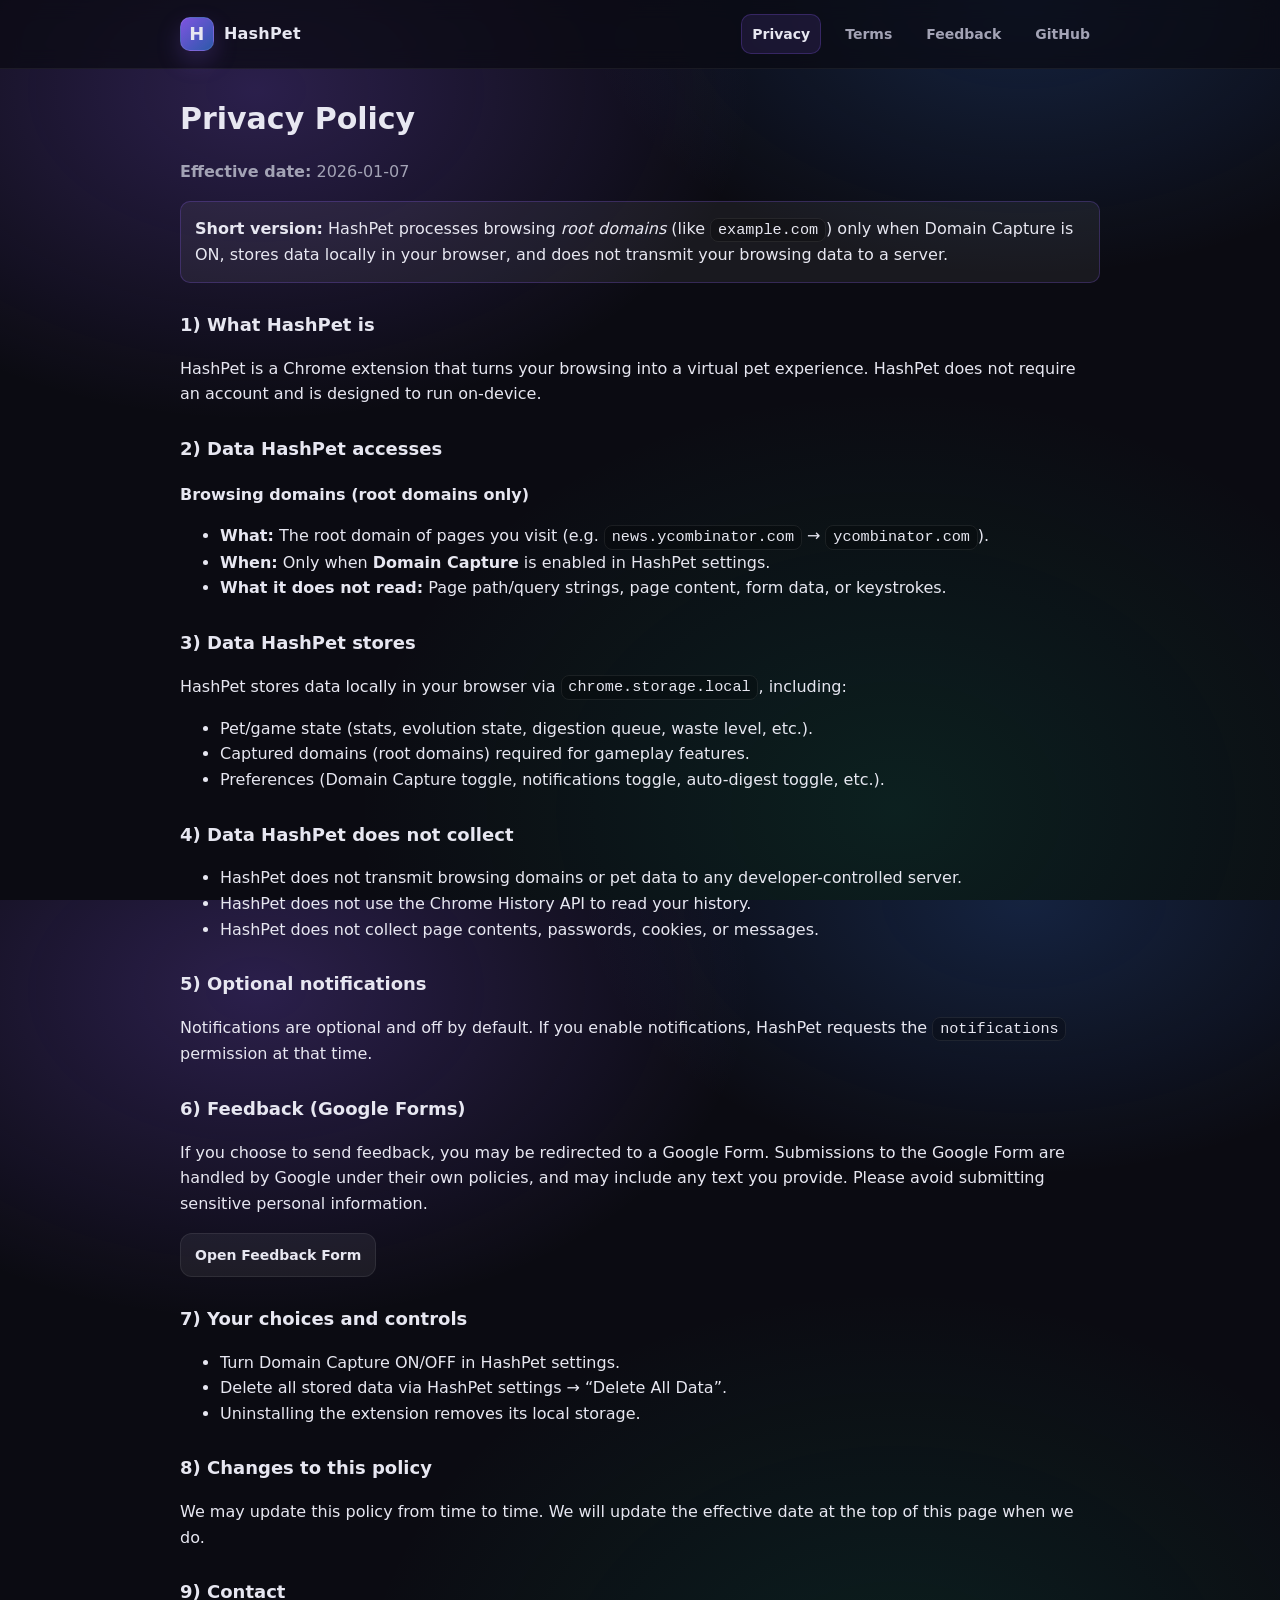
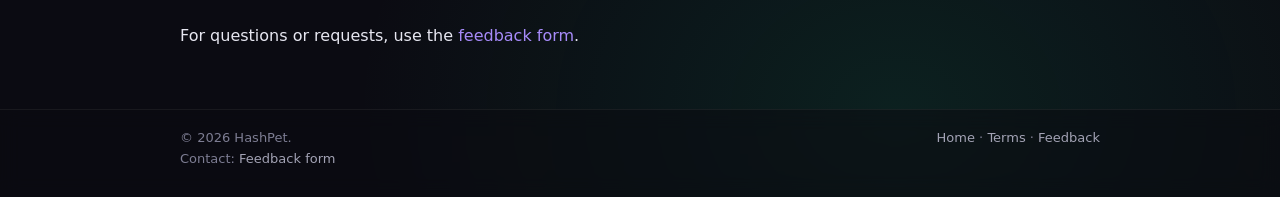
==== privacy/index.html @ 0406e60a "init" ====
<!doctype html>
<html lang="en">
  <head>
    <meta charset="utf-8" />
    <meta name="viewport" content="width=device-width, initial-scale=1" />
    <meta name="color-scheme" content="dark light" />
    <meta name="theme-color" content="#8b5cf6" />
    <meta name="description" content="HashPet Privacy Policy." />
    <title>HashPet — Privacy Policy</title>
    <link rel="stylesheet" href="../assets/styles.css" />
    <script defer src="../assets/config.js"></script>
    <script defer src="../assets/app.js"></script>
  </head>
  <body>
    <a class="skip-link" href="#content">Skip to content</a>

    <header class="site-header">
      <div class="container header-inner">
        <a class="brand" href="../">
          <span class="brand-mark" aria-hidden="true"><span>H</span></span>
          <span>HashPet</span>
        </a>
        <nav class="nav" aria-label="Primary navigation">
          <a href="./" aria-current="page">Privacy</a>
          <a href="../terms/">Terms</a>
          <a href="../feedback/">Feedback</a>
          <a data-repo-link href="#" rel="noopener noreferrer" target="_blank">GitHub</a>
        </nav>
      </div>
    </header>

    <main id="content" class="container legal">
      <h1>Privacy Policy</h1>
      <p class="lede">
        <strong>Effective date:</strong> 2026-01-07
      </p>

      <div class="callout">
        <strong>Short version:</strong> HashPet processes browsing <em>root domains</em> (like <code>example.com</code>)
        only when Domain Capture is ON, stores data locally in your browser, and does not transmit your browsing data to a
        server.
      </div>

      <h2>1) What HashPet is</h2>
      <p>
        HashPet is a Chrome extension that turns your browsing into a virtual pet experience. HashPet does not require an
        account and is designed to run on-device.
      </p>

      <h2>2) Data HashPet accesses</h2>
      <h3>Browsing domains (root domains only)</h3>
      <ul>
        <li>
          <strong>What:</strong> The root domain of pages you visit (e.g. <code>news.ycombinator.com</code> →
          <code>ycombinator.com</code>).
        </li>
        <li><strong>When:</strong> Only when <strong>Domain Capture</strong> is enabled in HashPet settings.</li>
        <li><strong>What it does not read:</strong> Page path/query strings, page content, form data, or keystrokes.</li>
      </ul>

      <h2>3) Data HashPet stores</h2>
      <p>HashPet stores data locally in your browser via <code>chrome.storage.local</code>, including:</p>
      <ul>
        <li>Pet/game state (stats, evolution state, digestion queue, waste level, etc.).</li>
        <li>Captured domains (root domains) required for gameplay features.</li>
        <li>Preferences (Domain Capture toggle, notifications toggle, auto-digest toggle, etc.).</li>
      </ul>

      <h2>4) Data HashPet does not collect</h2>
      <ul>
        <li>HashPet does not transmit browsing domains or pet data to any developer-controlled server.</li>
        <li>HashPet does not use the Chrome History API to read your history.</li>
        <li>HashPet does not collect page contents, passwords, cookies, or messages.</li>
      </ul>

      <h2>5) Optional notifications</h2>
      <p>
        Notifications are optional and off by default. If you enable notifications, HashPet requests the
        <code>notifications</code> permission at that time.
      </p>

      <h2>6) Feedback (Google Forms)</h2>
      <p>
        If you choose to send feedback, you may be redirected to a Google Form. Submissions to the Google Form are
        handled by Google under their own policies, and may include any text you provide. Please avoid submitting
        sensitive personal information.
      </p>
      <div class="buttons">
        <a class="btn" data-feedback-link href="#" rel="noopener noreferrer" target="_blank">Open Feedback Form</a>
      </div>

      <h2>7) Your choices and controls</h2>
      <ul>
        <li>Turn Domain Capture ON/OFF in HashPet settings.</li>
        <li>Delete all stored data via HashPet settings → “Delete All Data”.</li>
        <li>Uninstalling the extension removes its local storage.</li>
      </ul>

      <h2>8) Changes to this policy</h2>
      <p>
        We may update this policy from time to time. We will update the effective date at the top of this page when we do.
      </p>

      <h2>9) Contact</h2>
      <p>
        For questions or requests, use the <a href="../feedback/">feedback form</a>.
      </p>
    </main>

    <footer class="site-footer">
      <div class="container footer-inner">
        <div>
          © <span data-year></span> HashPet.
          <div class="muted">Contact: <a href="../feedback/">Feedback form</a></div>
        </div>
        <div>
          <a href="../">Home</a> · <a href="../terms/">Terms</a> · <a href="../feedback/">Feedback</a>
        </div>
      </div>
    </footer>
  </body>
</html>
---- assets/styles.css ----
:root {
  --bg: #0b0b12;
  --card: rgba(255, 255, 255, 0.04);
  --card-2: rgba(255, 255, 255, 0.06);
  --border: rgba(139, 92, 246, 0.25);
  --text: #e7e7f1;
  --muted: #a3a3b5;
  --muted-2: #7d7d93;
  --accent: #8b5cf6;
  --accent-2: #a78bfa;
  --danger: #ef4444;
  --shadow: 0 12px 40px rgba(0, 0, 0, 0.35);
  --radius: 14px;
  --radius-sm: 10px;
  --maxw: 920px;
}

*,
*::before,
*::after {
  box-sizing: border-box;
}

html,
body {
  height: 100%;
}

body {
  margin: 0;
  font-family: ui-sans-serif, system-ui, -apple-system, Segoe UI, Roboto, Helvetica, Arial, "Apple Color Emoji",
    "Segoe UI Emoji";
  background:
    radial-gradient(900px 600px at 20% 10%, rgba(139, 92, 246, 0.25), transparent 55%),
    radial-gradient(800px 500px at 80% 0%, rgba(59, 130, 246, 0.20), transparent 55%),
    radial-gradient(900px 700px at 70% 90%, rgba(16, 185, 129, 0.12), transparent 60%),
    var(--bg);
  color: var(--text);
  line-height: 1.6;
}

a {
  color: var(--accent-2);
  text-decoration: none;
}

a:hover {
  text-decoration: underline;
}

code,
pre {
  font-family: ui-monospace, SFMono-Regular, Menlo, Monaco, Consolas, "Liberation Mono", "Courier New", monospace;
}

code {
  font-size: 0.95em;
  background: rgba(0, 0, 0, 0.25);
  border: 1px solid rgba(255, 255, 255, 0.08);
  padding: 0.15em 0.45em;
  border-radius: 8px;
}

pre {
  background: rgba(0, 0, 0, 0.3);
  border: 1px solid rgba(255, 255, 255, 0.08);
  padding: 14px 16px;
  border-radius: var(--radius-sm);
  overflow: auto;
}

.container {
  width: min(var(--maxw), calc(100% - 40px));
  margin: 0 auto;
}

.skip-link {
  position: absolute;
  left: -9999px;
  top: auto;
  width: 1px;
  height: 1px;
  overflow: hidden;
}

.skip-link:focus {
  left: 16px;
  top: 16px;
  width: auto;
  height: auto;
  padding: 10px 12px;
  background: rgba(0, 0, 0, 0.85);
  border: 1px solid var(--border);
  border-radius: 10px;
  z-index: 9999;
}

.site-header {
  position: sticky;
  top: 0;
  z-index: 20;
  backdrop-filter: blur(10px);
  background: rgba(11, 11, 18, 0.72);
  border-bottom: 1px solid rgba(255, 255, 255, 0.06);
}

.header-inner {
  display: flex;
  align-items: center;
  justify-content: space-between;
  padding: 14px 0;
  gap: 14px;
}

.brand {
  display: inline-flex;
  align-items: center;
  gap: 10px;
  font-weight: 700;
  letter-spacing: 0.2px;
  color: var(--text);
}

.brand-mark {
  width: 34px;
  height: 34px;
  border-radius: 10px;
  background: linear-gradient(135deg, rgba(139, 92, 246, 0.9), rgba(59, 130, 246, 0.65));
  box-shadow: 0 10px 24px rgba(139, 92, 246, 0.22);
  display: inline-flex;
  align-items: center;
  justify-content: center;
  border: 1px solid rgba(255, 255, 255, 0.10);
}

.brand-mark span {
  font-size: 18px;
  line-height: 1;
}

.nav {
  display: flex;
  align-items: center;
  gap: 14px;
  flex-wrap: wrap;
  justify-content: flex-end;
}

.nav a {
  color: var(--muted);
  font-weight: 600;
  font-size: 14px;
  padding: 8px 10px;
  border-radius: 10px;
  transition: background 0.15s ease, color 0.15s ease;
}

.nav a:hover {
  background: rgba(255, 255, 255, 0.06);
  color: var(--text);
  text-decoration: none;
}

.nav a[aria-current="page"] {
  background: rgba(139, 92, 246, 0.12);
  border: 1px solid rgba(139, 92, 246, 0.25);
  color: var(--text);
}

.hero {
  padding: 46px 0 18px;
}

.hero h1 {
  margin: 0 0 10px;
  font-size: clamp(28px, 4vw, 42px);
  line-height: 1.15;
  letter-spacing: -0.02em;
}

.hero p {
  margin: 0;
  color: var(--muted);
  font-size: 16px;
  max-width: 68ch;
}

.grid {
  display: grid;
  grid-template-columns: repeat(12, 1fr);
  gap: 14px;
  padding: 18px 0 34px;
}

.card {
  grid-column: span 12;
  background: var(--card);
  border: 1px solid rgba(255, 255, 255, 0.06);
  border-radius: var(--radius);
  box-shadow: var(--shadow);
  overflow: hidden;
}

.card-inner {
  padding: 18px 18px;
}

.card h2,
.card h3 {
  margin: 0 0 10px;
  font-size: 18px;
}

.card p,
.card li {
  color: var(--muted);
}

.card p {
  margin: 0 0 12px;
}

.card ul {
  margin: 0;
  padding-left: 18px;
}

.card .meta {
  display: flex;
  flex-wrap: wrap;
  gap: 10px;
  color: var(--muted-2);
  font-size: 13px;
  margin-top: 6px;
}

.badge {
  display: inline-flex;
  align-items: center;
  gap: 8px;
  padding: 6px 10px;
  border-radius: 999px;
  border: 1px solid rgba(255, 255, 255, 0.08);
  background: rgba(255, 255, 255, 0.04);
  color: var(--muted);
  font-weight: 600;
  font-size: 13px;
}

.buttons {
  display: flex;
  gap: 10px;
  flex-wrap: wrap;
  margin-top: 12px;
}

.btn {
  display: inline-flex;
  align-items: center;
  justify-content: center;
  gap: 10px;
  border-radius: 12px;
  border: 1px solid rgba(255, 255, 255, 0.08);
  padding: 10px 14px;
  font-weight: 700;
  font-size: 14px;
  background: rgba(255, 255, 255, 0.06);
  color: var(--text);
  text-decoration: none;
  cursor: pointer;
  transition: transform 0.12s ease, background 0.12s ease, border-color 0.12s ease;
}

.btn:hover {
  transform: translateY(-1px);
  background: rgba(255, 255, 255, 0.10);
  border-color: rgba(139, 92, 246, 0.35);
  text-decoration: none;
}

.btn.primary {
  background: linear-gradient(135deg, rgba(139, 92, 246, 0.95), rgba(59, 130, 246, 0.70));
  border-color: rgba(139, 92, 246, 0.35);
}

.btn.primary:hover {
  border-color: rgba(167, 139, 250, 0.7);
}

.legal {
  padding: 26px 0 44px;
}

.legal h1 {
  margin: 0 0 10px;
  font-size: 30px;
}

.legal h2 {
  margin: 28px 0 10px;
  font-size: 18px;
}

.legal h3 {
  margin: 18px 0 8px;
  font-size: 16px;
}

.legal .lede {
  color: var(--muted);
  max-width: 78ch;
}

.legal .callout {
  background: var(--card-2);
  border: 1px solid var(--border);
  padding: 14px 14px;
  border-radius: var(--radius-sm);
  margin: 16px 0;
}

.legal .callout strong {
  color: var(--text);
}

.legal .muted {
  color: var(--muted-2);
}

.site-footer {
  border-top: 1px solid rgba(255, 255, 255, 0.06);
  padding: 18px 0 28px;
  background: rgba(11, 11, 18, 0.55);
  backdrop-filter: blur(10px);
}

.footer-inner {
  display: flex;
  align-items: flex-start;
  justify-content: space-between;
  gap: 14px;
  flex-wrap: wrap;
}

.footer-inner div {
  color: var(--muted-2);
  font-size: 13px;
}

.footer-inner a {
  color: var(--muted);
}

@media (min-width: 860px) {
  .card.span-6 {
    grid-column: span 6;
  }
}

@media (prefers-reduced-motion: reduce) {
  .btn {
    transition: none;
  }

  .btn:hover {
    transform: none;
  }
}
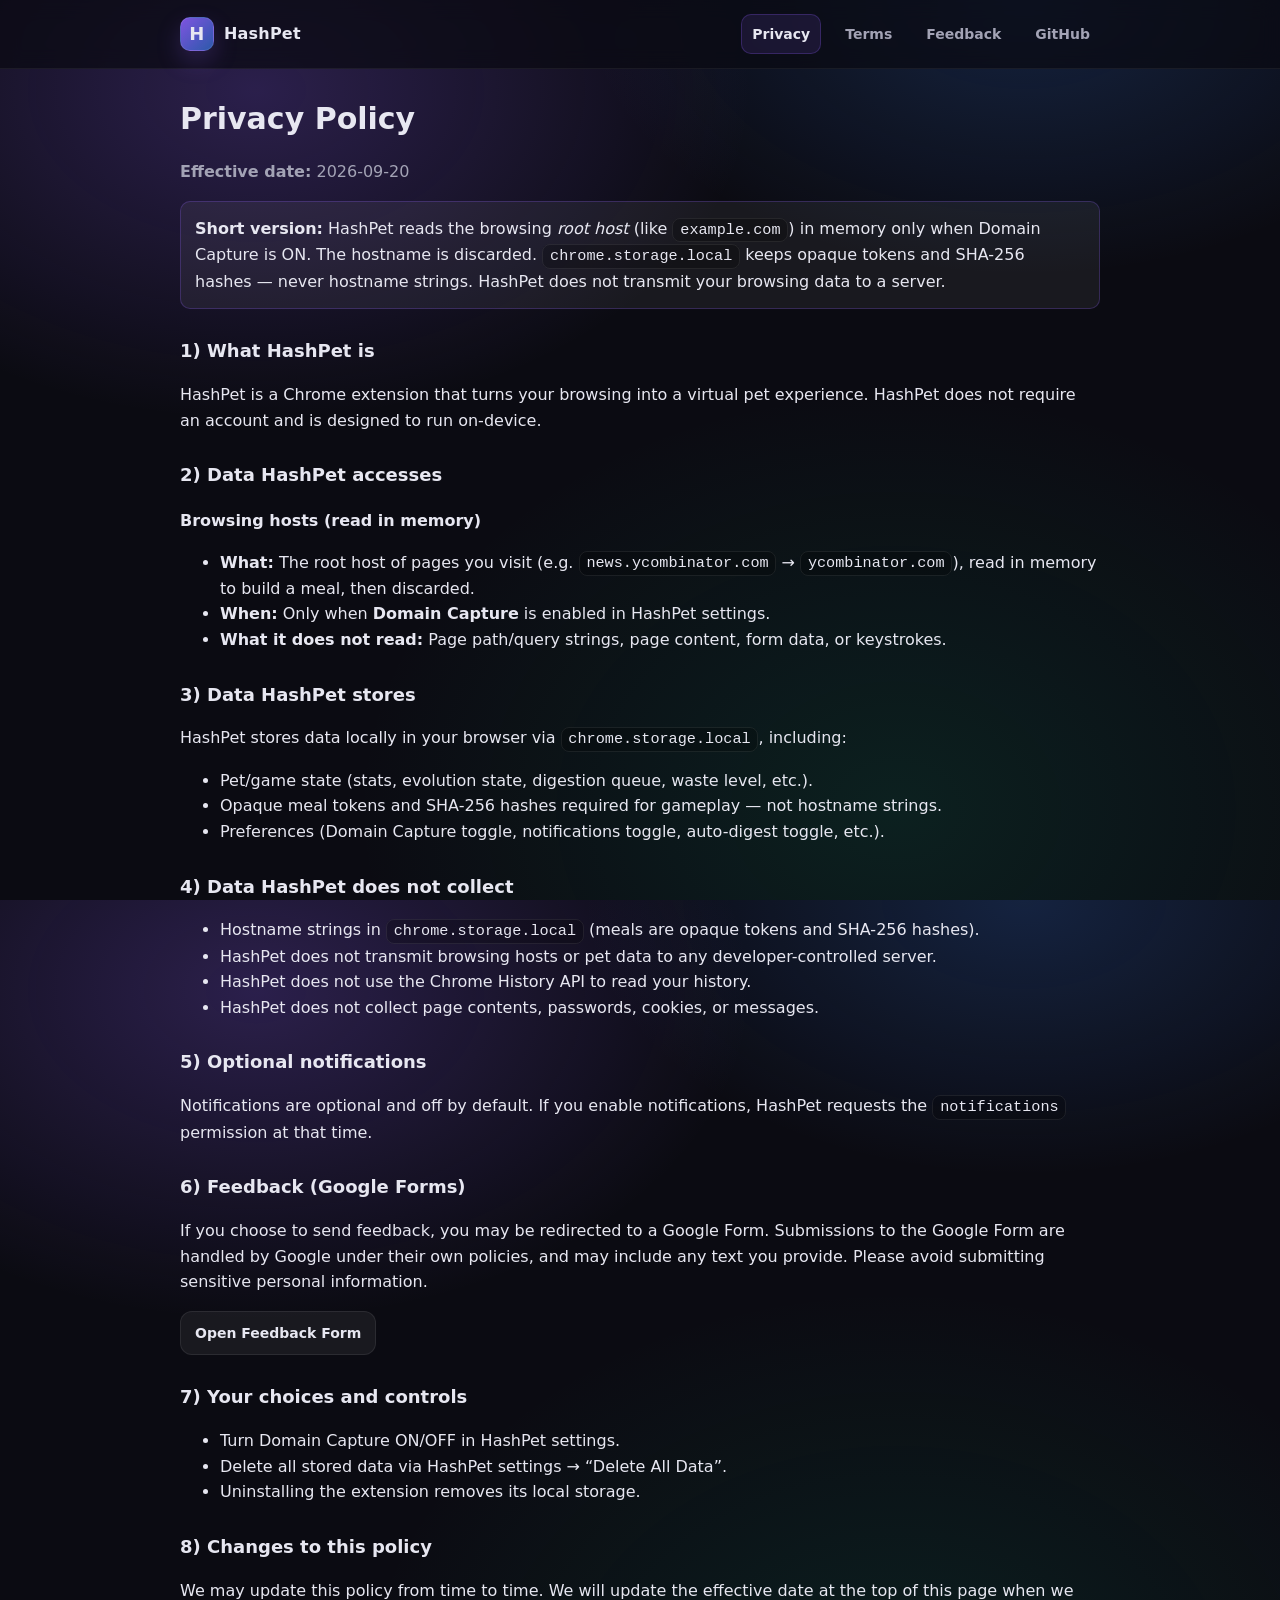
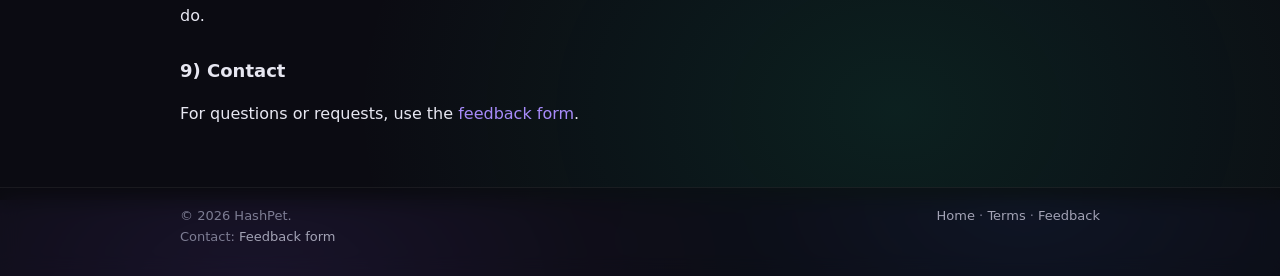
==== commit d843345c: "fix(privacy): meals are tokens and SHA-256, not hostnames The Chrome Web Store listing sends reviewe" ====
--- a/privacy/index.html
+++ b/privacy/index.html
@@ -32,13 +32,13 @@
     <main id="content" class="container legal">
       <h1>Privacy Policy</h1>
       <p class="lede">
-        <strong>Effective date:</strong> 2026-01-07
+        <strong>Effective date:</strong> 2026-09-20
       </p>
 
       <div class="callout">
-        <strong>Short version:</strong> HashPet processes browsing <em>root domains</em> (like <code>example.com</code>)
-        only when Domain Capture is ON, stores data locally in your browser, and does not transmit your browsing data to a
-        server.
+        <strong>Short version:</strong> HashPet reads the browsing <em>root host</em> (like <code>example.com</code>)
+        in memory only when Domain Capture is ON. The hostname is discarded. <code>chrome.storage.local</code> keeps
+        opaque tokens and SHA-256 hashes — never hostname strings. HashPet does not transmit your browsing data to a server.
       </div>
 
       <h2>1) What HashPet is</h2>
@@ -48,11 +48,11 @@
       </p>
 
       <h2>2) Data HashPet accesses</h2>
-      <h3>Browsing domains (root domains only)</h3>
+      <h3>Browsing hosts (read in memory)</h3>
       <ul>
         <li>
-          <strong>What:</strong> The root domain of pages you visit (e.g. <code>news.ycombinator.com</code> →
-          <code>ycombinator.com</code>).
+          <strong>What:</strong> The root host of pages you visit (e.g. <code>news.ycombinator.com</code> →
+          <code>ycombinator.com</code>), read in memory to build a meal, then discarded.
         </li>
         <li><strong>When:</strong> Only when <strong>Domain Capture</strong> is enabled in HashPet settings.</li>
         <li><strong>What it does not read:</strong> Page path/query strings, page content, form data, or keystrokes.</li>
@@ -62,13 +62,14 @@
       <p>HashPet stores data locally in your browser via <code>chrome.storage.local</code>, including:</p>
       <ul>
         <li>Pet/game state (stats, evolution state, digestion queue, waste level, etc.).</li>
-        <li>Captured domains (root domains) required for gameplay features.</li>
+        <li>Opaque meal tokens and SHA-256 hashes required for gameplay — not hostname strings.</li>
         <li>Preferences (Domain Capture toggle, notifications toggle, auto-digest toggle, etc.).</li>
       </ul>
 
       <h2>4) Data HashPet does not collect</h2>
       <ul>
-        <li>HashPet does not transmit browsing domains or pet data to any developer-controlled server.</li>
+        <li>Hostname strings in <code>chrome.storage.local</code> (meals are opaque tokens and SHA-256 hashes).</li>
+        <li>HashPet does not transmit browsing hosts or pet data to any developer-controlled server.</li>
         <li>HashPet does not use the Chrome History API to read your history.</li>
         <li>HashPet does not collect page contents, passwords, cookies, or messages.</li>
       </ul>
